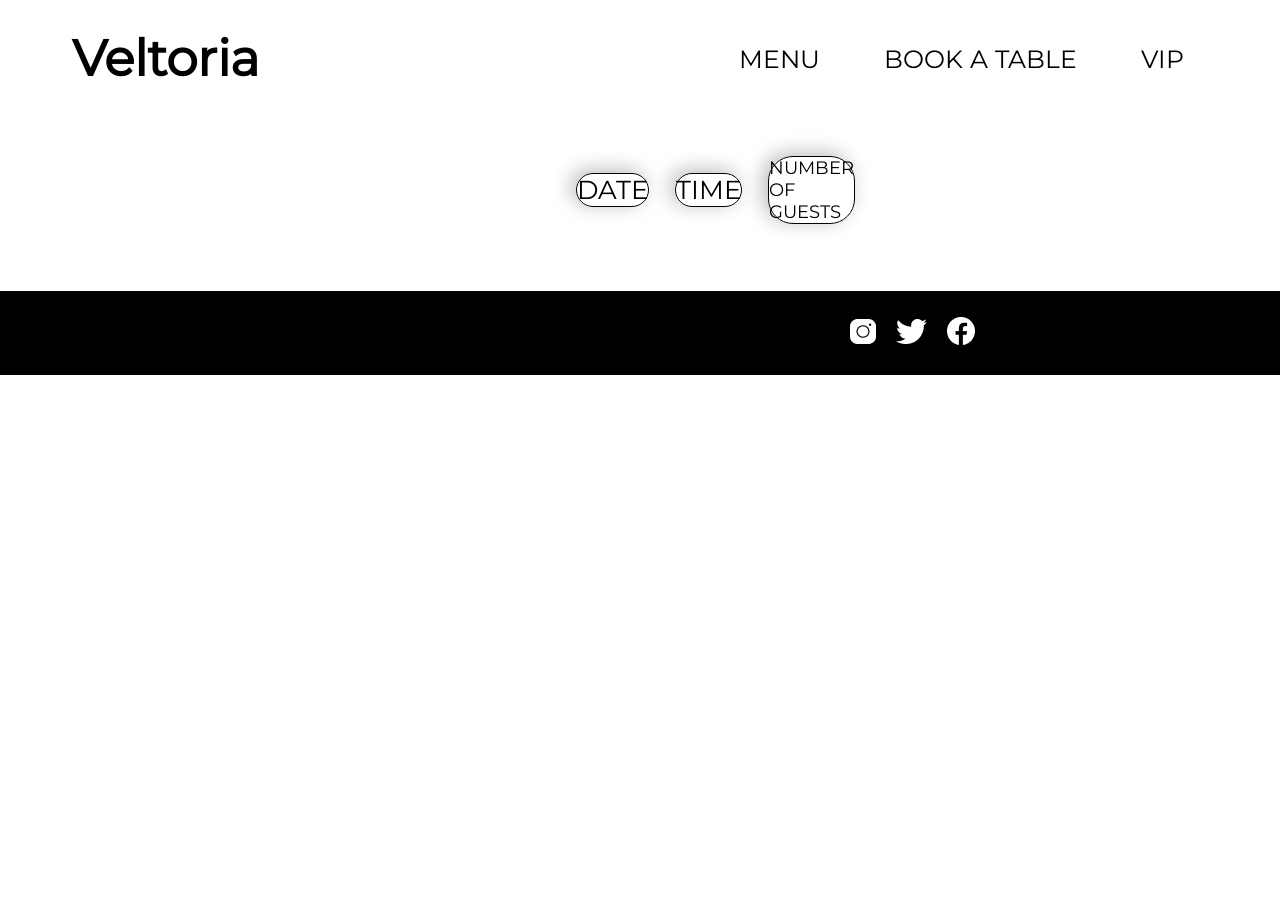
==== book.html @ 225b778e "added bokatable" ====
<!DOCTYPE html>
<html lang="en">
<head>
    <meta charset="UTF-8">
    <meta name="viewport" content="width=device-width, initial-scale=1.0">
    <title>Veltoria</title>
    <link rel="stylesheet" href="styles/style.css">
</head>
<body class="vip">
        <header class="flex">
                <div class="navigation flex">
                    <h1><a href="index.html">Veltoria</a></h1>
                    <nav>
                        <ul class="nav">
                            <li><a href="menu.html">MENU</a></li>
                            <li><a href="book.html">BOOK A TABLE</a></li>
                            <li><a href="vip.html">VIP</a></li>
                        </ul>
                    </nav>            
        </header>
        <main>
            <div class="data flex">
                <div class="date">DATE</div>
                <div class="time">TIME</div>
                <div class="number">NUMBER OF GUESTS</div>
            </div>
        </main>
    <footer>
<div class="contact flex">
    <a href="#"><img src="img/instagram.png" alt="instagram"></a>
    <a href="#"><img src="img/twitter.png" alt="twitter"></a>
    <a href="#"><img src="img/facebook.png" alt="facebook"></a>
</div>
    </footer>

</body>
</html>
---- styles/style.css ----
@font-face {
    font-family: Montserrat-Regular;
    src: url(../font/Montserrat-Regular.ttf);
}
*{
    margin: 0;
    padding: 0;
    text-decoration: none;
    list-style-type: none;
    box-sizing: border-box;
    font-family: Montserrat-Regular;
    font-weight: 400px;
}
.index{
    background-image: url(../img/2560_aska_shop\ 1.png);
    background-repeat: no-repeat;
    width: 100%;
    background-size: cover;
    height: 100vh;
}
.flex{
    display: flex;
    justify-content: space-between;
    align-items: center;
}
header{
    padding: 28px 96px 0 72px; 
}
.navigation{
    width: 100%;
}
.navigation h1 a{
    font-size: 50px;
    color: #fff;
}
.nav{
display: flex;
justify-content: space-between;
gap: 64px;
align-items: center;
}
.navigation ul a{
    color: #fff;
    font-size: 25px;
}
/* ================================================
=M=A=I=N =S=T=Y=L=E=S
=================================================== */
.info{
    text-align: center;
}
.info h2{
    color: #fff;
    font-size: 72px;
    padding: 266px 0 12px 0;
}
.info p{
    color: #fff;
    font-size: 35px;
    margin-top: 12px;
    margin-bottom: 50px;
}
.pirveli{
    background-color: #fff;
    color: #000;
    width: 368px;
    height: 72px;
    border-radius: 50px;
    font-size: 35px;
}
.photo{
    display: flex;
    margin-top: 176px;
    justify-content: space-between;
    gap: 48px;
    justify-content: space-around;
    padding: 76px 76px 166px 76px;
}

.photos{
   flex-direction: column;
   gap: 52px;
}
.meore{
   background-color: #000; 
   border-radius: 50px;
   width: 225px;
   height: 60px;
   margin-left: 848px;
   margin-bottom: 100px;
}
.meore a{
color: #fff;
font-size: 40px;
}
.menu{
    display: flex;
    /* padding: 66px 280px 2px 290px; */
    width: 100%;
    flex-wrap: wrap;
padding: 0 280px 0 332px;
justify-content: space-between;
}
.card{
    position: relative;
    width: 532px;
    margin-bottom: 68px;
}
.text{
    position: absolute;
    width: 390px;
    height: 100px;
    border: 1px solid rgba(242, 237, 237, 0.989);
    border-radius: 25px 25px;
    top: 34px;
    left: 140px;
    background-color: #fff;
    box-shadow: 0 5px 10px ;
}
.text h3{
    font-size: 18px;
    text-align: center;
    padding: 24px 52px;
}
.link{
    margin-left: 848px;
    margin-top: 66px;
    margin-bottom: 66px;
}
.link a{
   color: #000;
   font-size: 25px;
}
/* ==========================================
=F=O=O=T=E=R=S=T=Y=L=E=S=
============================================= */
footer{
  background-color: #000;
  height: 84px;
  align-content: center;
  align-items: center;
  width: 1920;
}
.contact{
    display: flex;
    width: 174px;
    padding: 0 850px;
    justify-content: space-between;
    gap: 20px;
}
/* =============menu styles================= */
header{
    padding: 28px 96px 0 72px; 
}
.mesame{
    background-color: #fff;
    width: 226px;
    height: 60px;
    border-radius: 25px;
    align-items: center;
    margin: 108px 850px 66px 800px;
    border: 1px solid black;
    box-shadow: -5px -3px 20px rgba(189, 185, 185, 1);
}
.mesame a{
   color: #000;
   font-size: 40px;
}
.navigation2{
    width: 1920px;
}
.navigation2 h1 a{
color: #000;
font-size: 50px;
}
.navigation2 ul a{
    color: #000;
    font-size: 25px;
}
.sasmeli{
padding: 50px 216px 88px 270px;
justify-content: space-between;
gap: 34px;
}
.coctale{
    width: 242px;
    height: 328px;
    border-radius: 10px;
    position: relative;
    overflow: hidden;
}
.coctale p{
text-align: center;
color: #fff;
padding-top: 20px;
background-color: rgba(255, 255, 255, 0.65);
width: 100%;
height: 100%;
position: absolute;
top: 0;
left: 0;
opacity: 0;
transition: 0.5s;
}
.coctale:hover p{
    opacity: 1;
}


/* ==============================
BOOK A TABLE STYLES
======================================== */
.data{
    display: flex;
    margin: 66px 576px 66px 576px;
    gap: 26px;
    height: 70px;
}
.date{
    width: 340px;
    border: 1px solid black;
    box-shadow: -5px -3px 20px rgba(189, 185, 185, 1);
    border-radius: 25px 25px;
    display: flex;
    justify-content: center;
    align-items: center;
    font-size: 26px;
}
.time{
   width: 340px;
    border: 1px solid black;
    box-shadow: -5px -3px 20px rgba(189, 185, 185, 1);
    border-radius: 25px 25px;
     display: flex;
    justify-content: center;
    align-items: center;
    font-size: 26px;
}
.number{
    width: 340px;
    border: 1px solid black;
    box-shadow: -5px -3px 20px rgba(189, 185, 185, 1);
    border-radius: 25px 25px;
     display: flex;
    justify-content: center;
    align-items: center;
    font-size: 18px;
}
 /* ============VIP STYLES====================== */
 .vip .navigation h1 a,
 .vip .navigation ul a{
color: #000;
 }
.reservation{
    width:1920px;
    text-align: center;
    margin-top: 222px;
    margin-bottom: 264px;
}
.reservation h2{
    font-size: 52px;
}
.one{
    margin-top: 36px;
    margin-bottom: 36px;
    font-size: 26px;
}
.two{
    font-size: 26px;
}
.three{
    font-size: 24px;
    margin-top: 78px;
}
.code{
    width: 326px;
    height: 90px;
    align-content: center;
    font-size: 28px;
    border: 1px solid black;
    border-radius: 25px;
    box-shadow: -4px -4px 15px;
    margin: 0 auto;
    margin-top: 5px;
    
}
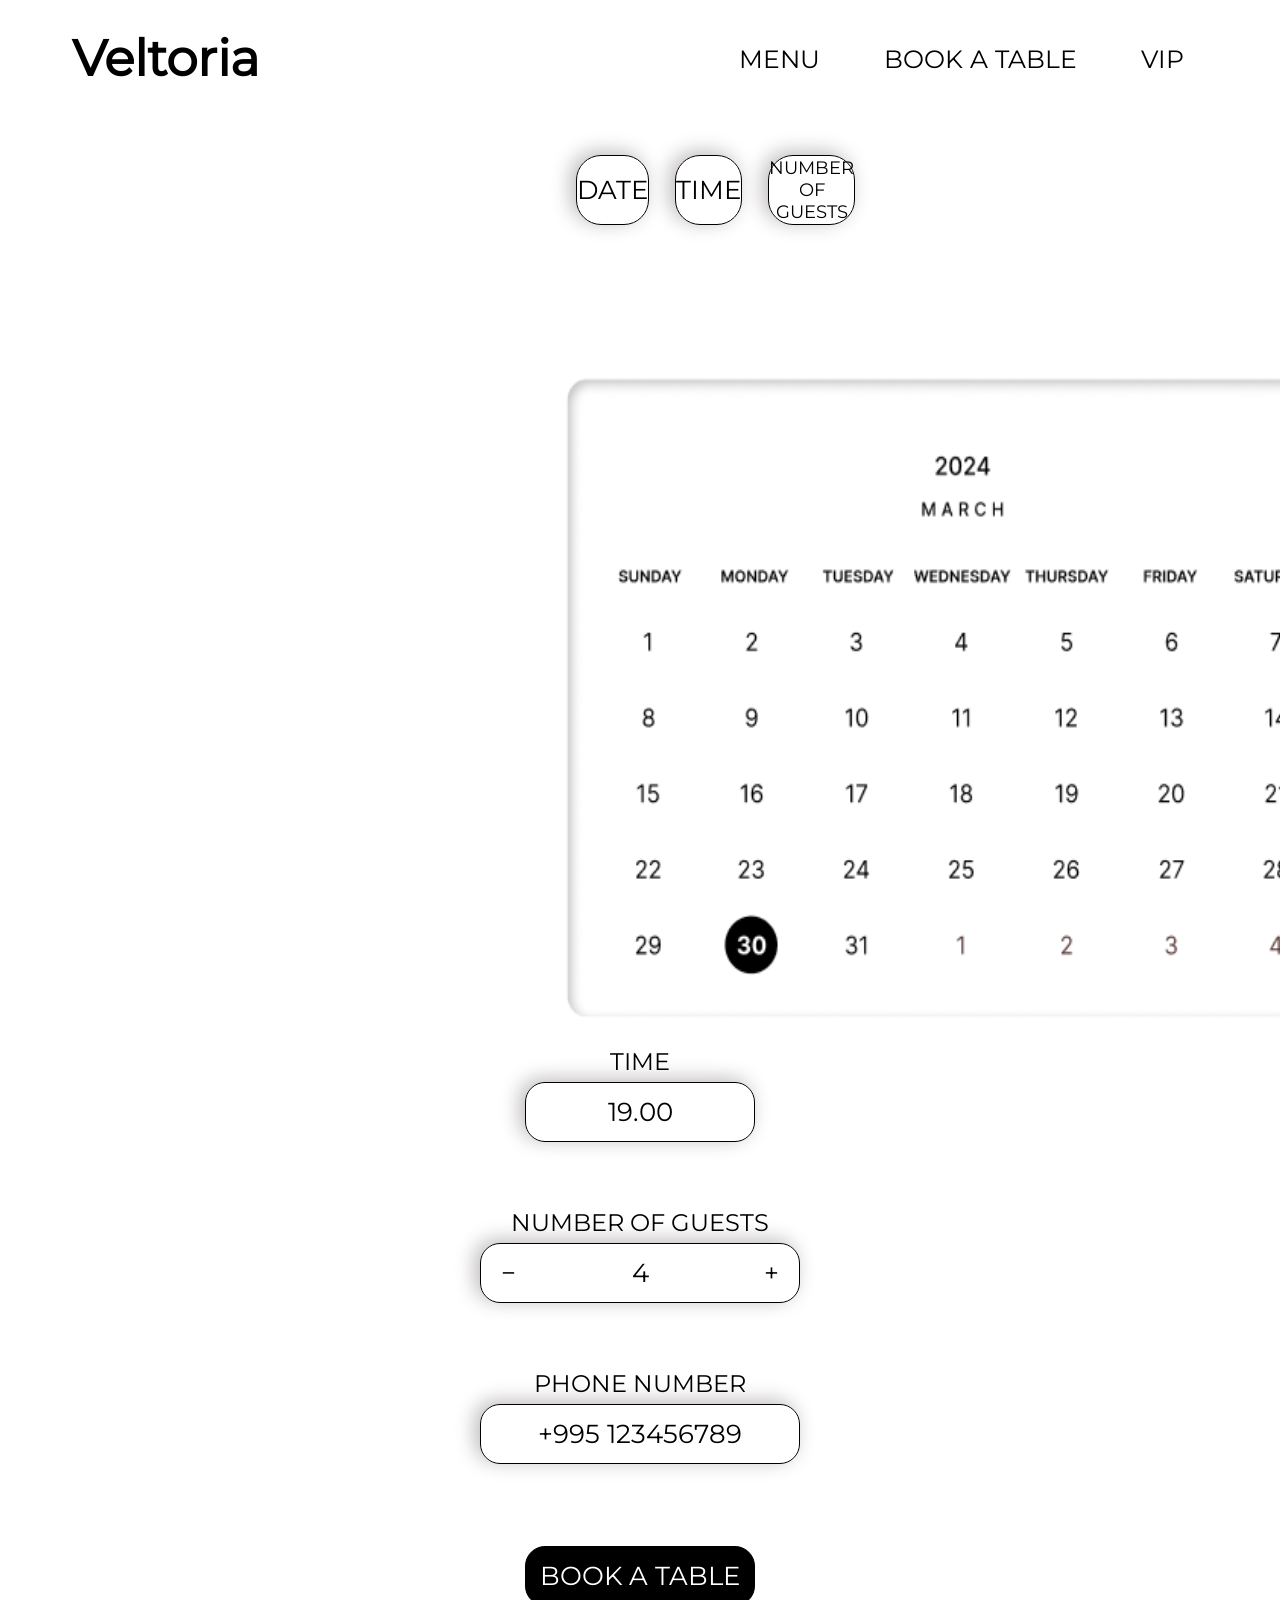
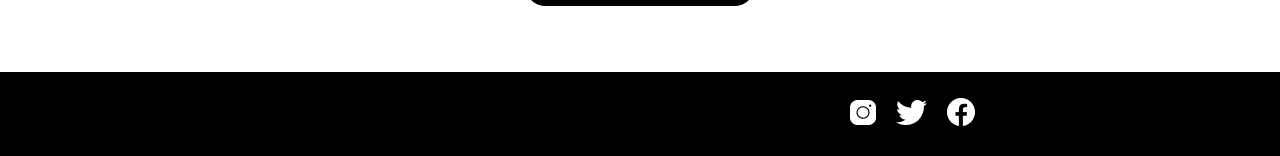
==== commit 452de77d: "updated website" ====
--- a/book.html
+++ b/book.html
@@ -22,8 +22,23 @@
             <div class="data flex">
                 <div class="date">DATE</div>
                 <div class="time">TIME</div>
-                <div class="number">NUMBER OF GUESTS</div>
+                <div class="number">
+                    <p>NUMBER OF</p>
+                    <p>GUESTS</p>
+                </div>
             </div>
+            <img class="calendar" src="img/calendar.png" alt="calendar">
+                <p class="dro">TIME</p>
+                <div class="saati">19.00</div>
+                <p class="raodenoba">NUMBER OF GUESTS</p>
+                <div class="ricxvi">
+                    <p>&#8722;</p>
+                    <p>4</p>
+                    <p>&#43;</p>
+                </div>
+                <p class="phone">PHONE NUMBER</p>
+                <div class="nomeri">+995 123456789</div>
+                <button class="meotxe">BOOK A TABLE</button>
         </main>
     <footer>
 <div class="contact flex">
--- a/styles/style.css
+++ b/styles/style.css
@@ -205,8 +205,98 @@
 .coctale:hover p{
     opacity: 1;
 }
-
-
+.wine{
+    width: 242px;
+    height: 328px;
+    border-radius: 10px;
+    position: relative;
+    overflow: hidden;
+}
+.wine p{
+ text-align: center;   
+ color: #fff;
+ padding-top: 20px;
+ background-color: rgba(255, 255, 255, 0.65);
+width: 100%;
+height: 100%;
+position: absolute;
+top: 0;
+left: 0;
+opacity: 0;
+transition: 0.5s;
+}
+.wine:hover p{
+    opacity: 1;
+}
+.tequila{
+    width: 242px;
+    height: 328px;
+    border-radius: 10px;
+    position: relative;
+    overflow: hidden;
+}
+.tequila p{
+    text-align: center;
+    color: #fff;
+    padding-top: 20px;
+    background-color: rgba(255, 255, 255, 0.65);
+    width: 100%;
+    height: 100%;
+    position: absolute;
+    top: 0;
+    left: 0;
+    opacity: 0;
+    transition: 0.5;
+}
+.tequila:hover p{
+    opacity: 1;
+}
+.vodka{
+    width: 242px;
+    height: 328px;
+    border-radius: 10px;
+    position:relative;
+    overflow: hidden;
+}
+.vodka p{
+    text-align: center;
+    color: #fff;
+    padding-top: 20px;
+    background-color: rgba(255, 255, 255, 0.65);
+    width: 100%;
+    height: 100%;
+    position: absolute;
+    top: 0;
+    left: 0;
+    opacity: 0;
+    transition: 0.5;
+}
+.vodka:hover p{
+    opacity: 1;
+}
+.whiskey{
+   width: 242px;
+    height: 328px;
+    border-radius: 10px;
+    position:relative;
+    overflow: hidden; 
+}
+.whiskey p{
+   text-align: center;
+    color: #fff;
+    padding-top: 20px;
+    background-color: rgba(255, 255, 255, 0.65);
+    width: 100%;
+    height: 100%;
+    position: absolute;
+    top: 0;
+    left: 0;
+    opacity: 0;
+    transition: 0.5; 
+}
+.whiskey:hover p{
+    opacity: 1;
+}
 /* ==============================
 BOOK A TABLE STYLES
 ======================================== */
@@ -214,10 +304,10 @@
     display: flex;
     margin: 66px 576px 66px 576px;
     gap: 26px;
-    height: 70px;
 }
 .date{
     width: 340px;
+    height: 70px;
     border: 1px solid black;
     box-shadow: -5px -3px 20px rgba(189, 185, 185, 1);
     border-radius: 25px 25px;
@@ -227,24 +317,102 @@
     font-size: 26px;
 }
 .time{
-   width: 340px;
+    width: 340px;
+    height: 70px;
     border: 1px solid black;
     box-shadow: -5px -3px 20px rgba(189, 185, 185, 1);
     border-radius: 25px 25px;
-     display: flex;
+    display: flex;
     justify-content: center;
     align-items: center;
     font-size: 26px;
 }
 .number{
     width: 340px;
+    height: 70px;
     border: 1px solid black;
     box-shadow: -5px -3px 20px rgba(189, 185, 185, 1);
     border-radius: 25px 25px;
-     display: flex;
-    justify-content: center;
-    align-items: center;
+    display: flex;
+    flex-direction: column;
+    justify-content: center;
+    align-items: center;
+    text-align: center;
     font-size: 18px;
+}
+.calendar{
+    width: 846px;
+    height: 676px;
+    margin: 66px 536px 10px 536px;
+}
+.dro{
+    text-align: center;
+    font-size: 24px;
+    margin-bottom: 6px;
+}
+.saati{
+    width: 230px;
+    height: 60px;
+    border: 1px solid black;
+    border-radius: 20px;
+    box-shadow: -5px -3px 20px rgba(189, 185, 185, 1);
+    display: flex;
+    justify-content: center;
+    align-items: center;
+    font-size: 26px;  
+    margin: 0 auto;
+}
+.raodenoba{
+    text-align: center;
+    font-size: 24px;
+    margin-bottom: 6px;
+    margin-top: 66px;
+}
+.ricxvi{
+    width: 320px;
+    height: 60px;
+    border: 1px solid black;
+    border-radius: 20px;
+    box-shadow: -5px -3px 20px rgba(189, 185, 185, 1);
+    display: flex;
+    align-items: center;
+    font-size: 26px;  
+    margin: 0 auto;
+    justify-content: space-between;
+    padding: 0 20px 0 20px;
+}
+.phone{
+  text-align: center;
+    font-size: 24px;
+    margin-bottom: 6px;
+    margin-top: 66px;  
+}
+.nomeri{
+   width: 320px;
+    height: 60px;
+    border: 1px solid black;
+    border-radius: 20px;
+    box-shadow: -5px -3px 20px rgba(189, 185, 185, 1);
+    display: flex;
+    justify-content: center;
+    align-items: center;
+    font-size: 26px;  
+    margin: 0 auto;
+    margin-bottom: 82px;
+}
+.meotxe{
+    width: 230px;
+    height: 60px;
+    border: 1px solid black;
+    background-color: #000;
+    color: #fff;
+    border-radius: 20px;
+    display: flex;
+    justify-content: center;
+    align-items: center;
+    font-size: 26px;  
+    margin: 0 auto;
+    margin-bottom: 66px;
 }
  /* ============VIP STYLES====================== */
  .vip .navigation h1 a,
